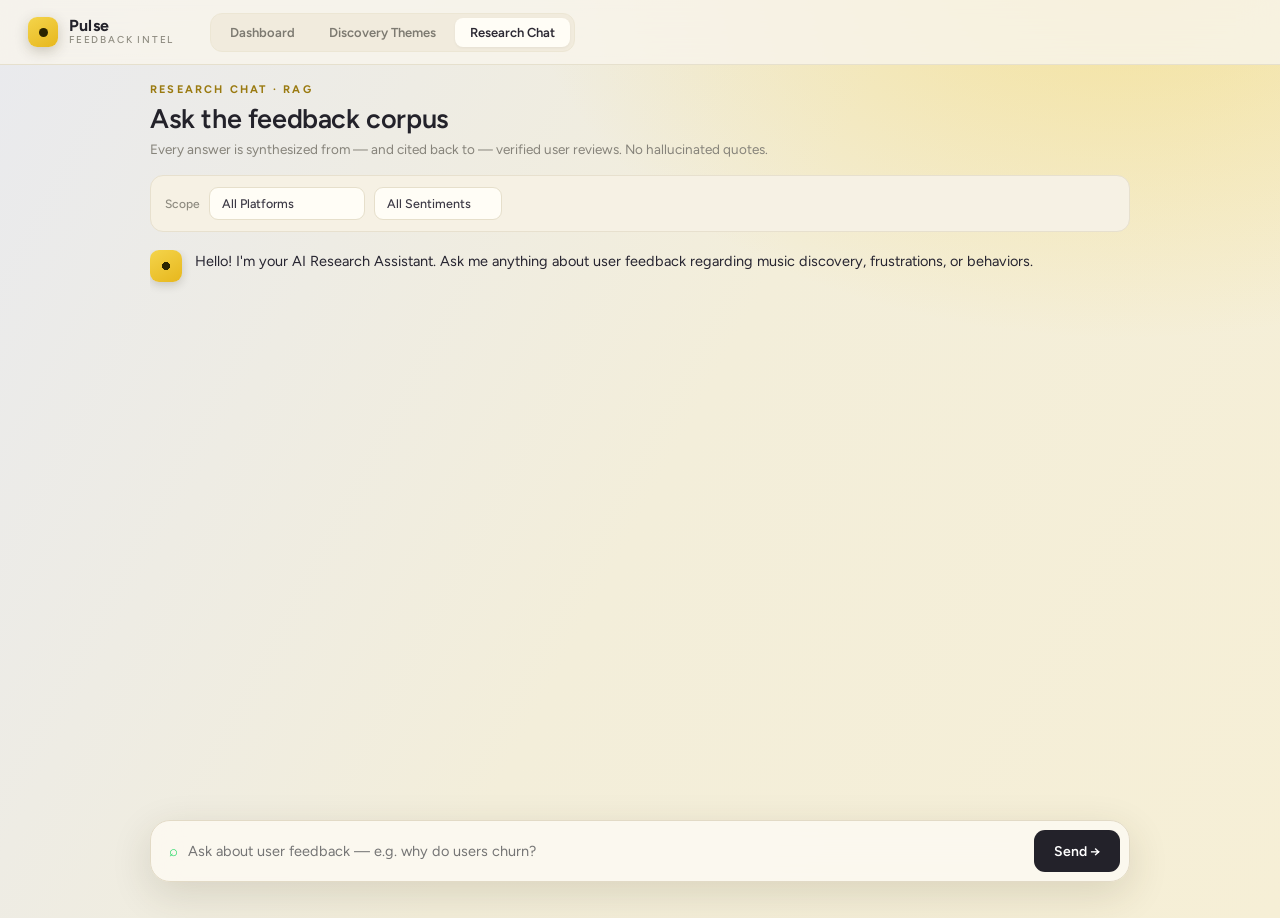
==== frontend/chat.html @ 7313287d "chore: deploy prep — DB in repo, CORS, $PORT, BACKEND_URL config, render.yaml, vercel.json" ====
<!DOCTYPE html>
<html lang="en">
<head>
    <meta charset="UTF-8">
    <meta name="viewport" content="width=device-width, initial-scale=1.0">
    <title>Research Chat — Pulse Feedback Intelligence</title>
    <link rel="preconnect" href="https://fonts.googleapis.com">
    <link rel="preconnect" href="https://fonts.gstatic.com" crossorigin>
    <link href="https://fonts.googleapis.com/css2?family=Figtree:wght@300;400;500;600;700&family=IBM+Plex+Mono:wght@400;500;600&display=swap" rel="stylesheet">
    <link rel="stylesheet" href="/static/css/styles.css">
    <style>
        .chat-layout {
            display: flex;
            flex-direction: column;
            height: calc(100vh - 65px);
            max-width: 980px;
            margin: 0 auto;
            padding: 18px 28px 0;
            gap: 18px;
        }

        .chat-thread {
            flex: 1;
            overflow-y: auto;
            display: flex;
            flex-direction: column;
            gap: 20px;
            padding-bottom: 22px;
            scrollbar-width: thin;
        }

        /* Message Containers */
        .message {
            display: flex;
            max-width: 100%;
        }
        
        .message.ai {
            gap: 13px;
            align-items: flex-start;
            animation: fadeUp .25s ease;
        }
        
        .message.ai::before {
            content: '';
            flex-shrink: 0;
            width: 32px;
            height: 32px;
            border-radius: 9px;
            background-image: radial-gradient(circle at center, #2a2400 4px, transparent 4px), linear-gradient(150deg,#f4d44b,#e7b71d);
            box-shadow: 0 3px 10px rgba(40,33,10,.18);
            display: flex;
            align-items: center;
            justify-content: center;
        }

        .message.ai .bubble {
            flex: 1;
            min-width: 0;
            font-size: 14.5px;
            color: #262430;
            line-height: 1.65;
            font-family: 'Figtree', sans-serif;
        }

        /* User Message */
        .message.user {
            justify-content: flex-end;
        }
        
        .message.user .bubble {
            max-width: 75%;
            padding: 13px 17px;
            background: #f2cf3b;
            color: #3a2f00;
            border-radius: 14px 14px 4px 14px;
            font-size: 14px;
            font-weight: 500;
            line-height: 1.5;
            font-family: 'Figtree', sans-serif;
        }

        /* Suggestions */
        .suggestions-grid {
            display: flex;
            flex-wrap: wrap;
            gap: 9px;
            margin-top: 18px;
        }
        .suggestion-btn {
            padding: 10px 15px;
            background: #fffdf6;
            border: 1px solid #e6dfcb;
            border-radius: 10px;
            color: #3c3945;
            font-family: 'Figtree', sans-serif;
            font-size: 13px;
            text-align: left;
            cursor: pointer;
            transition: background 0.2s, border-color 0.2s;
        }
        .suggestion-btn:hover {
            background: #efe9da;
            border-color: #d8cfb6;
        }

        /* Source Cards */
        .sources-container {
            margin-top: 16px;
            display: flex;
            flex-direction: column;
            gap: 8px;
        }
        .source-card {
            padding: 12px 14px;
            background: #f0eadc;
            border: 1px solid #e7e0ce;
            border-left: 2px solid #3b82f6;
            border-radius: 9px;
            display: flex;
            flex-direction: column;
        }
        .source-card-body {
            font-size: 12.5px;
            color: #3c3945;
            font-style: italic;
            line-height: 1.5;
        }
        .source-card-header {
            display: flex;
            align-items: center;
            gap: 7px;
            margin-top: 9px;
            flex-wrap: wrap;
            font-family: 'IBM Plex Mono', monospace;
            font-size: 10px;
        }
        .source-card-header span {
            background: #ebe5d4;
            padding: 2px 7px;
            border-radius: 5px;
            color: #706d65;
        }
        .source-card-translation {
            font-size: 12.5px;
            color: #7d7a71;
            font-style: italic;
            margin-top: 8px;
            padding-left: 10px;
            border-left: 2px solid #e7e0ce;
        }

        /* Loading */
        .loading-msg {
            display: flex;
            gap: 13px;
            align-items: center;
            animation: none;
        }
        .loading-msg .bubble {
            display: flex;
            align-items: center;
            gap: 9px;
            padding: 11px 16px;
            background: #f4efe1;
            border: 1px solid #ece6d4;
            border-radius: 12px;
            color: #7d7a71;
            font-size: 13px;
            font-family: 'Figtree', sans-serif;
            margin: 0;
            min-width: 0;
            flex: none;
        }
        .loading-indicator {
            display: flex;
            gap: 4px;
        }
        .loading-indicator::before {
            content: "Searching the corpus";
            margin-right: 5px;
            color: #7d7a71;
            font-size: 13px;
            font-family: 'Figtree', sans-serif;
        }
        .loading-indicator .dot {
            width: 5px;
            height: 5px;
            border-radius: 50%;
            background: #e0b400;
            animation: blink 1.2s infinite;
        }
        .loading-indicator .dot:nth-child(2) { animation-delay: 0.2s; }
        .loading-indicator .dot:nth-child(3) { animation-delay: 0.4s; }

        @keyframes fadeUp {
            from { opacity: 0; transform: translateY(8px); }
            to { opacity: 1; transform: translateY(0); }
        }
        @keyframes blink {
            0%, 80%, 100% { opacity: 0.2; }
            40% { opacity: 1; }
        }
        @keyframes pulseDot { 
            0%,100% {opacity:.35;transform:scale(.85)} 
            50% {opacity:1;transform:scale(1)} 
        }
    </style>
</head>
<body style="margin:0;padding:0;background:#dfe1e6;font-family:'Figtree',sans-serif;-webkit-font-smoothing:antialiased">
<div style="min-height:100vh;background:radial-gradient(1100px 700px at 88% -5%, rgba(243,205,55,.4), transparent 55%),linear-gradient(118deg,#e9eaee 0%,#f3eeda 52%,#f6efd6 100%);color:#23222a">
  <header style="position:sticky;top:0;z-index:30;display:flex;align-items:center;gap:28px;padding:0 28px;height:64px;background:rgba(248,245,236,.82);backdrop-filter:blur(18px);border-bottom:1px solid #e6e0cd">
    <div style="display:flex;align-items:center;gap:11px;padding-right:8px">
      <div style="position:relative;width:30px;height:30px;border-radius:9px;background:linear-gradient(150deg,#f4d44b,#e7b71d);display:flex;align-items:center;justify-content:center;box-shadow:0 4px 14px rgba(40,33,10,.22)">
        <div style="width:9px;height:9px;border-radius:50%;background:#2a2400;animation:pulseDot 1.8s ease-in-out infinite"></div>
      </div>
      <div style="line-height:1.05">
        <div style="font-family:'Figtree',sans-serif;font-weight:700;font-size:16px;letter-spacing:.2px">Pulse</div>
        <div style="font-size:10px;color:#8d8a7f;letter-spacing:.18em;text-transform:uppercase;font-weight:500">Feedback Intel</div>
      </div>
    </div>
    <nav style="display:flex;align-items:center;gap:4px;background:#f1ebdd;border:1px solid #ece6d4;padding:4px;border-radius:12px">
      <a href="index.html" style="font-family:'Figtree';font-size:13px;font-weight:600;padding:7px 15px;border:none;border-radius:8px;cursor:pointer;white-space:nowrap;color:#7d7a71;background:transparent;text-decoration:none">Dashboard</a>
      <a href="themes.html" style="font-family:'Figtree';font-size:13px;font-weight:600;padding:7px 15px;border:none;border-radius:8px;cursor:pointer;white-space:nowrap;color:#7d7a71;background:transparent;text-decoration:none">Discovery Themes</a>
      <a href="chat.html" style="font-family:'Figtree';font-size:13px;font-weight:600;padding:7px 15px;border:none;border-radius:8px;cursor:pointer;white-space:nowrap;color:#2c2933;background:#fffdf6;box-shadow:0 1px 3px rgba(0,0,0,0.05);text-decoration:none">Research Chat</a>
    </nav>
    <div style="flex:1"></div>
    <!-- Fake sync badge and avatar removed -->
  </header>

  <main class="chat-layout">
    <!-- header -->
    <div>
      <div style="font-size:11px;letter-spacing:.2em;text-transform:uppercase;color:#9a7a10;font-weight:700;margin-bottom:6px">Research Chat · RAG</div>
      <h1 style="margin:0;font-family:'Figtree',sans-serif;font-size:27px;font-weight:600;letter-spacing:-.4px">Ask the feedback corpus</h1>
      <p style="margin:6px 0 0;color:#86837a;font-size:13.5px">Every answer is synthesized from — and cited back to — verified user reviews. No hallucinated quotes.</p>
    </div>

    <!-- chat filter bar -->
    <div style="position:relative;display:flex;align-items:center;gap:9px;padding:11px 14px;background:#f6f1e4;border:1px solid #e7e0ce;border-radius:13px;flex-wrap:wrap">
      <span style="font-size:12px;color:#8d8a7f;font-weight:500">Scope</span>
      <select id="filter-source" style="appearance:none;height:33px;padding:0 30px 0 12px;background:#fffdf6 url('data:image/svg+xml;charset=US-ASCII,%3Csvg%20width%3D%2210%22%20height%3D%226%22%20viewBox%3D%220%200%2010%206%22%20fill%3D%22none%22%20xmlns%3D%22http%3A%2F%2Fwww.w3.org%2F2000%2Fsvg%22%3E%3Cpath%20d%3D%22M1%201L5%205L9%201%22%20stroke%3D%22%239b988c%22%20stroke-width%3D%221.5%22%20stroke-linecap%3D%22round%22%20stroke-linejoin%3D%22round%2F%3E%3C%2Fsvg%3E') no-repeat right 12px center;border:1px solid #e6dfcb;border-radius:9px;color:#3c3945;font-family:'Figtree';font-size:12.5px;font-weight:500;cursor:pointer">
          <option value="">All Platforms</option>
          <option value="appstore">App Store</option>
          <option value="playstore">Play Store</option>
          <option value="spotify_community">Spotify Community</option>
          <option value="trustpilot">Trustpilot</option>
      </select>
      <select id="filter-sentiment" style="appearance:none;height:33px;padding:0 30px 0 12px;background:#fffdf6 url('data:image/svg+xml;charset=US-ASCII,%3Csvg%20width%3D%2210%22%20height%3D%226%22%20viewBox%3D%220%200%2010%206%22%20fill%3D%22none%22%20xmlns%3D%22http%3A%2F%2Fwww.w3.org%2F2000%2Fsvg%22%3E%3Cpath%20d%3D%22M1%201L5%205L9%201%22%20stroke%3D%22%239b988c%22%20stroke-width%3D%221.5%22%20stroke-linecap%3D%22round%22%20stroke-linejoin%3D%22round%2F%3E%3C%2Fsvg%3E') no-repeat right 12px center;border:1px solid #e6dfcb;border-radius:9px;color:#3c3945;font-family:'Figtree';font-size:12.5px;font-weight:500;cursor:pointer">
          <option value="">All Sentiments</option>
          <option value="positive">Positive</option>
          <option value="negative">Negative</option>
          <option value="mixed">Mixed</option>
          <option value="neutral">Neutral</option>
      </select>
    </div>

    <!-- transcript -->
    <div class="chat-thread" id="chat-thread">
      <div class="message ai">
          <div class="bubble">
              Hello! I'm your AI Research Assistant. Ask me anything about user feedback regarding music discovery, frustrations, or behaviors.
              
              <div id="suggestions-container" class="suggestions-grid">
                  <!-- JS populates suggestions here -->
              </div>
          </div>
      </div>
    </div>

    <!-- composer -->
    <div style="position:sticky;bottom:18px;display:flex;align-items:center;gap:10px;padding:9px 9px 9px 18px;background:rgba(252,249,241,.9);backdrop-filter:blur(14px);border:1px solid #e2dac6;border-radius:20px;box-shadow:0 12px 40px rgba(60,50,20,.14);flex-shrink:0;margin-bottom:18px;">
      <span style="color:#1ed760;font-size:15px">⌕</span>
      <input type="text" id="chat-input" placeholder="Ask about user feedback — e.g. why do users churn?" autocomplete="off" style="flex:1;background:transparent;border:none;outline:none;color:#23222a;font-family:'Figtree';font-size:14.5px;padding:8px 0" />
      <button id="send-btn" style="display:flex;align-items:center;justify-content:center;gap:7px;height:42px;padding:0 20px;border:none;border-radius:11px;font-family:'Figtree';font-size:14px;font-weight:600;background:#23222a;color:#ffffff;cursor:pointer;transition:transform 0.1s">Send →</button>
    </div>
  </main>
</div>

<script src="/static/js/config.js"></script>
<script src="/static/js/chat.js"></script>
<script src="/static/js/intro.js"></script>
</body>
</html>
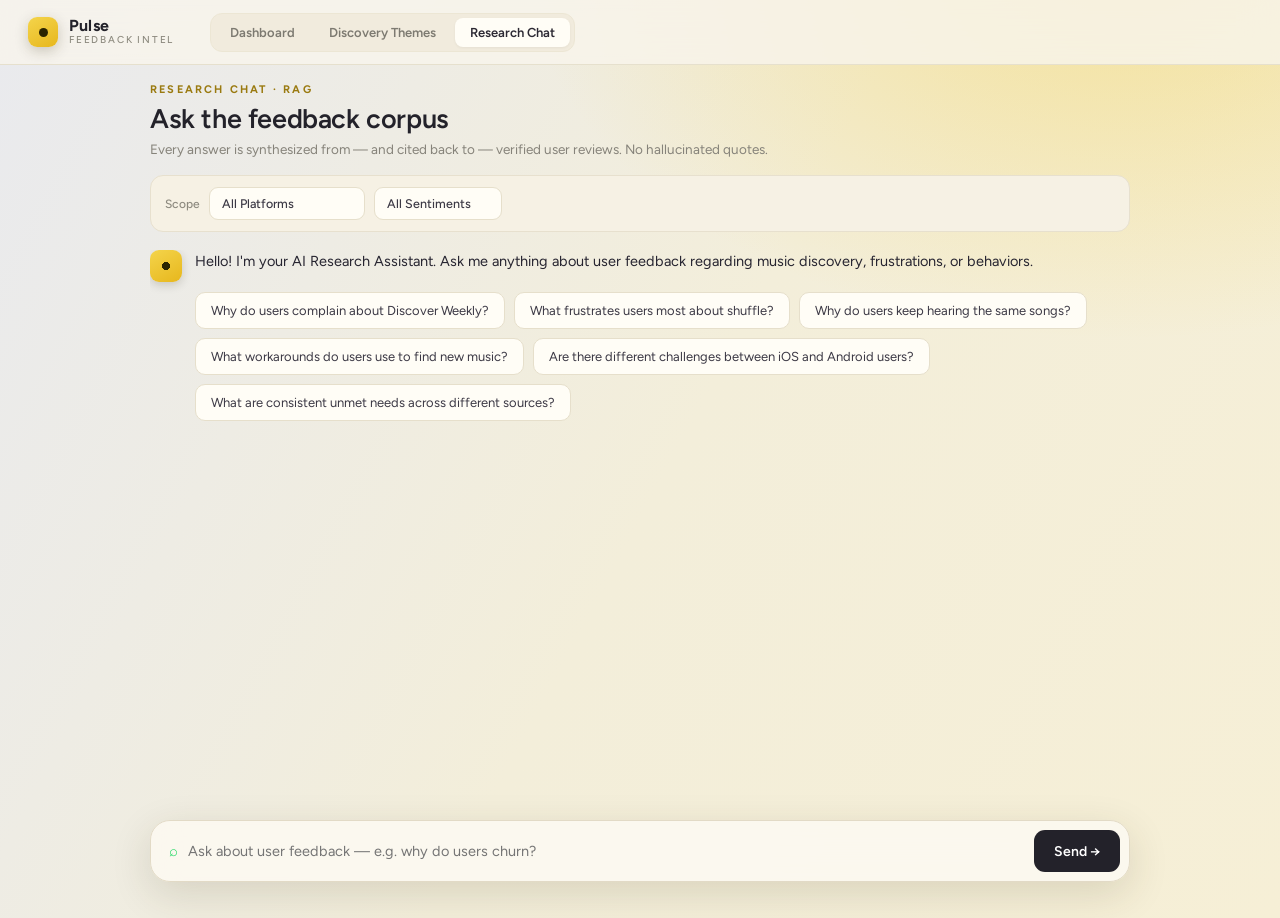
==== commit 3f16e5cc: "fix: hardcode suggestion buttons in HTML so they show instantly without backend" ====
--- a/frontend/chat.html
+++ b/frontend/chat.html
@@ -7,7 +7,7 @@
     <link rel="preconnect" href="https://fonts.googleapis.com">
     <link rel="preconnect" href="https://fonts.gstatic.com" crossorigin>
     <link href="https://fonts.googleapis.com/css2?family=Figtree:wght@300;400;500;600;700&family=IBM+Plex+Mono:wght@400;500;600&display=swap" rel="stylesheet">
-    <link rel="stylesheet" href="/static/css/styles.css">
+    <link rel="stylesheet" href="/css/styles.css">
     <style>
         .chat-layout {
             display: flex;
@@ -220,9 +220,9 @@
       </div>
     </div>
     <nav style="display:flex;align-items:center;gap:4px;background:#f1ebdd;border:1px solid #ece6d4;padding:4px;border-radius:12px">
-      <a href="index.html" style="font-family:'Figtree';font-size:13px;font-weight:600;padding:7px 15px;border:none;border-radius:8px;cursor:pointer;white-space:nowrap;color:#7d7a71;background:transparent;text-decoration:none">Dashboard</a>
-      <a href="themes.html" style="font-family:'Figtree';font-size:13px;font-weight:600;padding:7px 15px;border:none;border-radius:8px;cursor:pointer;white-space:nowrap;color:#7d7a71;background:transparent;text-decoration:none">Discovery Themes</a>
-      <a href="chat.html" style="font-family:'Figtree';font-size:13px;font-weight:600;padding:7px 15px;border:none;border-radius:8px;cursor:pointer;white-space:nowrap;color:#2c2933;background:#fffdf6;box-shadow:0 1px 3px rgba(0,0,0,0.05);text-decoration:none">Research Chat</a>
+      <a href="/" style="font-family:'Figtree';font-size:13px;font-weight:600;padding:7px 15px;border:none;border-radius:8px;cursor:pointer;white-space:nowrap;color:#7d7a71;background:transparent;text-decoration:none">Dashboard</a>
+      <a href="/themes" style="font-family:'Figtree';font-size:13px;font-weight:600;padding:7px 15px;border:none;border-radius:8px;cursor:pointer;white-space:nowrap;color:#7d7a71;background:transparent;text-decoration:none">Discovery Themes</a>
+      <a href="/chat" style="font-family:'Figtree';font-size:13px;font-weight:600;padding:7px 15px;border:none;border-radius:8px;cursor:pointer;white-space:nowrap;color:#2c2933;background:#fffdf6;box-shadow:0 1px 3px rgba(0,0,0,0.05);text-decoration:none">Research Chat</a>
     </nav>
     <div style="flex:1"></div>
     <!-- Fake sync badge and avatar removed -->
@@ -262,7 +262,12 @@
               Hello! I'm your AI Research Assistant. Ask me anything about user feedback regarding music discovery, frustrations, or behaviors.
               
               <div id="suggestions-container" class="suggestions-grid">
-                  <!-- JS populates suggestions here -->
+                  <button class="suggestion-btn" onclick="document.getElementById('chat-input').value=this.textContent;document.getElementById('chat-input').dispatchEvent(new KeyboardEvent('keydown',{key:'Enter',bubbles:true}))">Why do users complain about Discover Weekly?</button>
+                  <button class="suggestion-btn" onclick="document.getElementById('chat-input').value=this.textContent;document.getElementById('chat-input').dispatchEvent(new KeyboardEvent('keydown',{key:'Enter',bubbles:true}))">What frustrates users most about shuffle?</button>
+                  <button class="suggestion-btn" onclick="document.getElementById('chat-input').value=this.textContent;document.getElementById('chat-input').dispatchEvent(new KeyboardEvent('keydown',{key:'Enter',bubbles:true}))">Why do users keep hearing the same songs?</button>
+                  <button class="suggestion-btn" onclick="document.getElementById('chat-input').value=this.textContent;document.getElementById('chat-input').dispatchEvent(new KeyboardEvent('keydown',{key:'Enter',bubbles:true}))">What workarounds do users use to find new music?</button>
+                  <button class="suggestion-btn" onclick="document.getElementById('chat-input').value=this.textContent;document.getElementById('chat-input').dispatchEvent(new KeyboardEvent('keydown',{key:'Enter',bubbles:true}))">Are there different challenges between iOS and Android users?</button>
+                  <button class="suggestion-btn" onclick="document.getElementById('chat-input').value=this.textContent;document.getElementById('chat-input').dispatchEvent(new KeyboardEvent('keydown',{key:'Enter',bubbles:true}))">What are consistent unmet needs across different sources?</button>
               </div>
           </div>
       </div>
@@ -277,8 +282,8 @@
   </main>
 </div>
 
-<script src="/static/js/config.js"></script>
-<script src="/static/js/chat.js"></script>
-<script src="/static/js/intro.js"></script>
+<script src="/js/config.js"></script>
+<script src="/js/chat.js"></script>
+<script src="/js/intro.js"></script>
 </body>
 </html>
